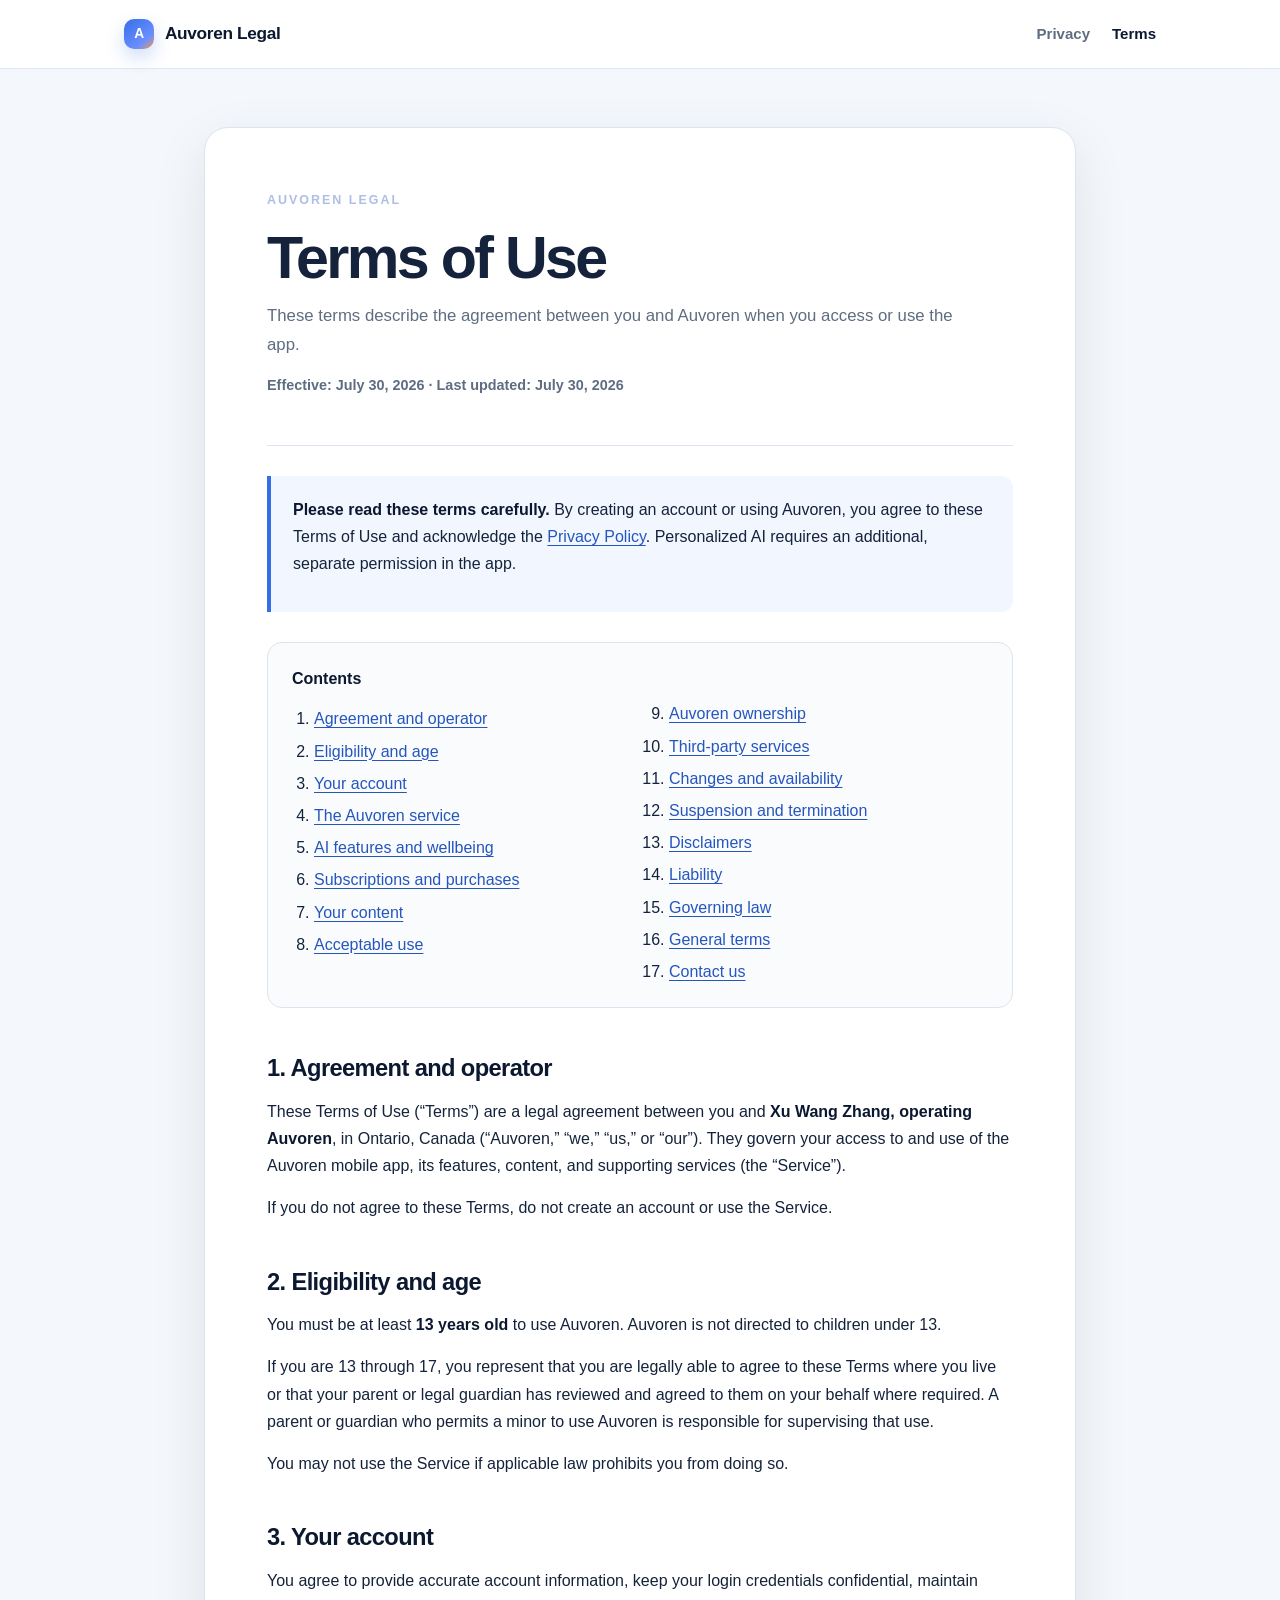
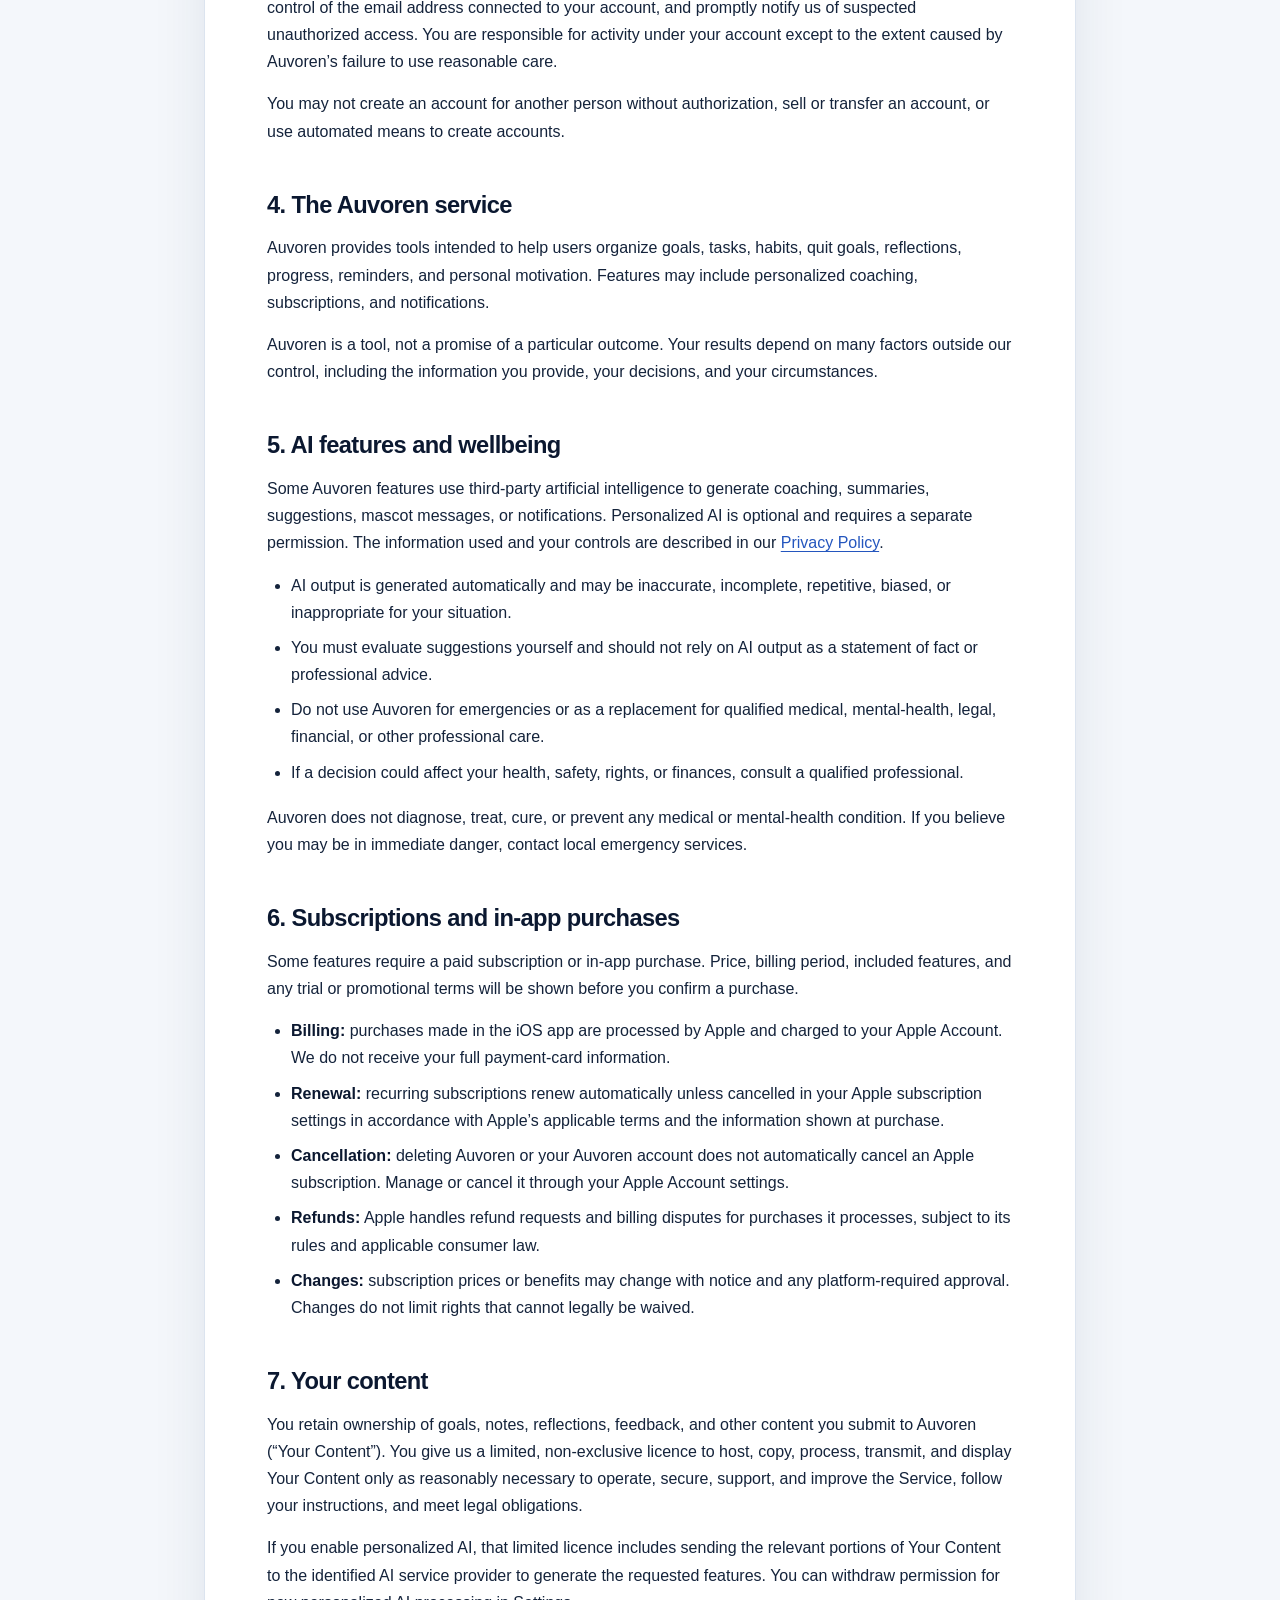
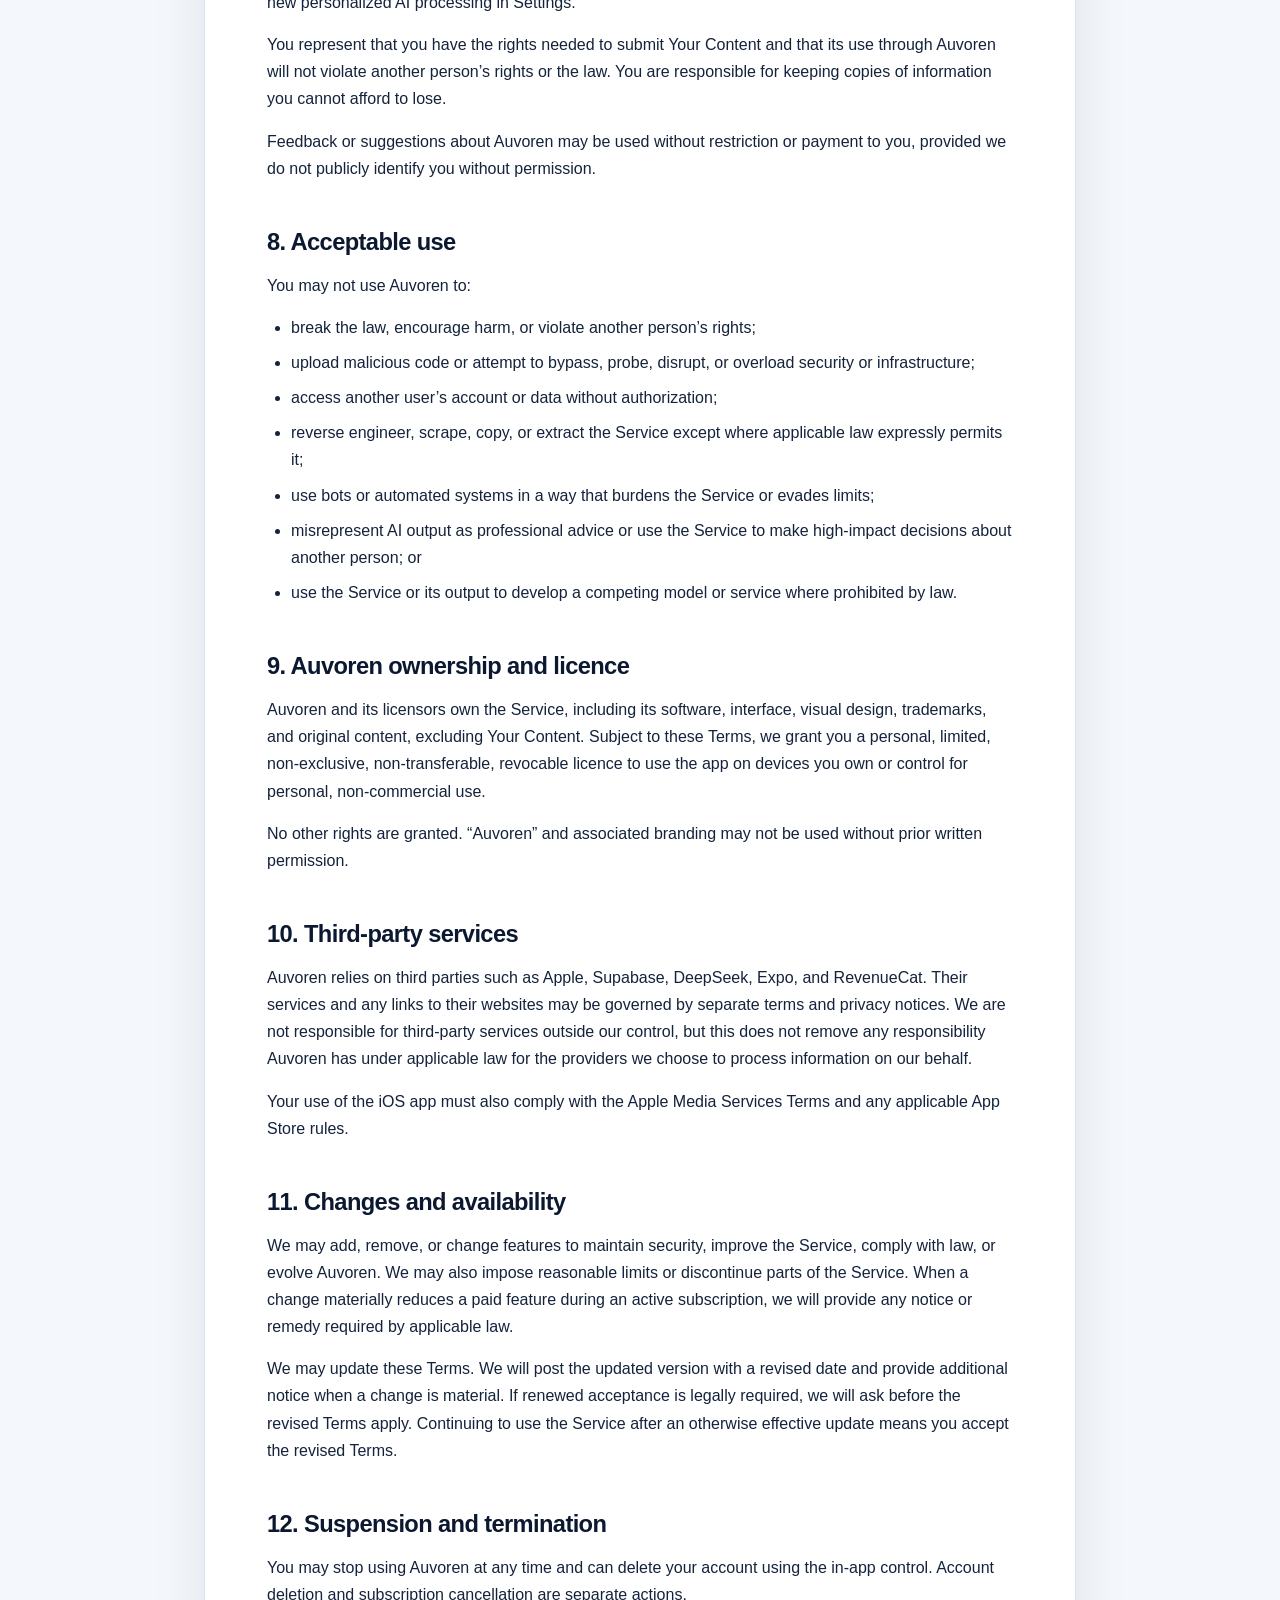
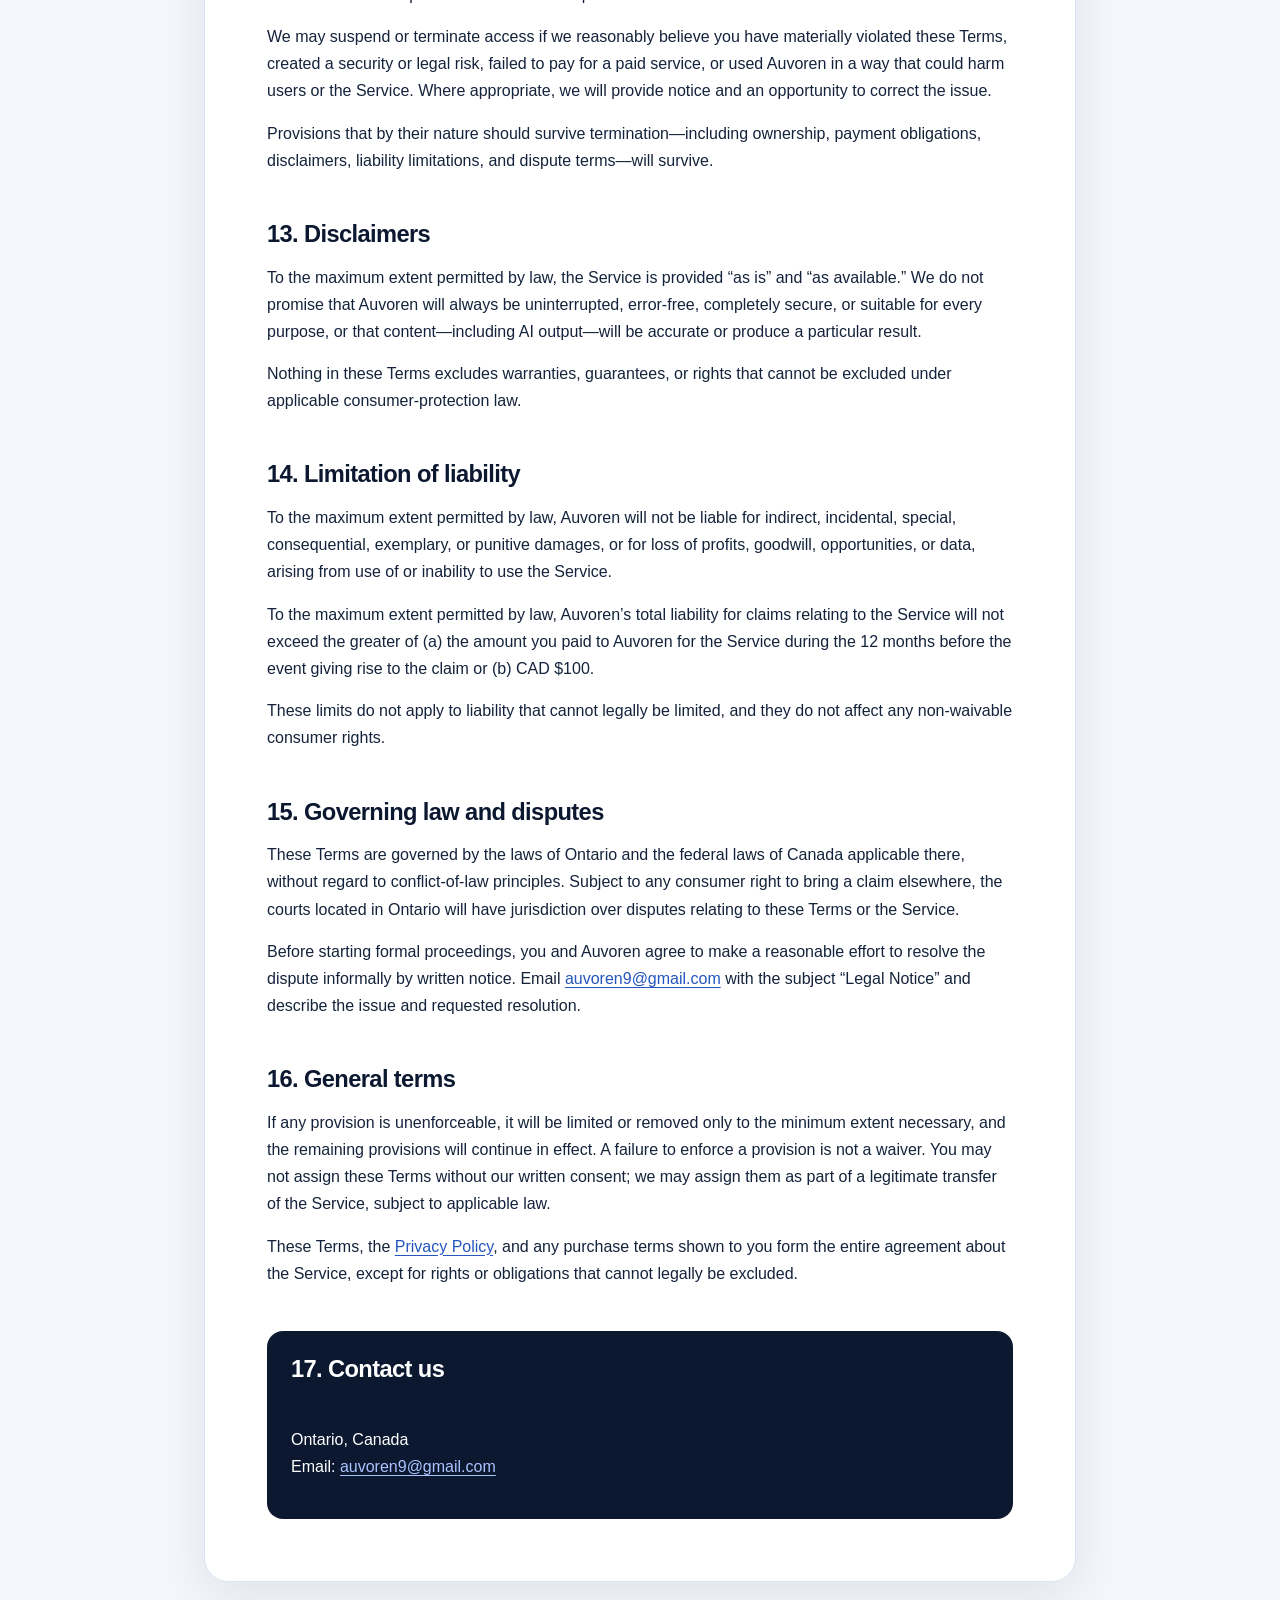
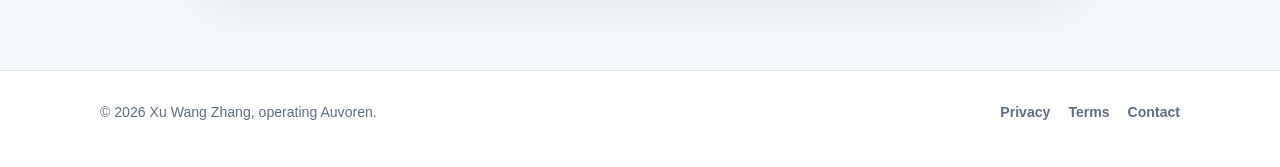
==== terms/index.html @ 8bb1f7db "Publish Auvoren Terms of Use" ====
<!doctype html>
<html lang="en-CA">
<head>
  <meta charset="utf-8">
  <meta name="viewport" content="width=device-width, initial-scale=1">
  <meta name="description" content="Terms of Use for the Auvoren productivity and personalized coaching app.">
  <meta name="theme-color" content="#0b1830">
  <title>Terms of Use — Auvoren</title>
  <link rel="stylesheet" href="../styles.css">
</head>
<body>
  <a class="skip-link" href="#main">Skip to content</a>
  <header class="site-header">
    <nav class="nav" aria-label="Main navigation">
      <a class="brand" href="../" aria-label="Auvoren Legal home">
        <span class="brand-mark" aria-hidden="true">A</span>
        <span>Auvoren Legal</span>
      </a>
      <div class="nav-links">
        <a href="../privacy/">Privacy</a>
        <a href="./" aria-current="page">Terms</a>
      </div>
    </nav>
  </header>

  <main id="main" class="document-shell">
    <article class="document">
      <header class="document-header">
        <p class="eyebrow">Auvoren legal</p>
        <h1>Terms of Use</h1>
        <p class="summary">These terms describe the agreement between you and Auvoren when you access or use the app.</p>
        <p class="effective">Effective: July 30, 2026 · Last updated: July 30, 2026</p>
      </header>

      <div class="notice">
        <p><strong>Please read these terms carefully.</strong> By creating an account or using Auvoren, you agree to these Terms of Use and acknowledge the <a href="../privacy/">Privacy Policy</a>. Personalized AI requires an additional, separate permission in the app.</p>
      </div>

      <nav class="toc" aria-label="Terms of Use contents">
        <strong>Contents</strong>
        <ol>
          <li><a href="#agreement">Agreement and operator</a></li>
          <li><a href="#eligibility">Eligibility and age</a></li>
          <li><a href="#account">Your account</a></li>
          <li><a href="#service">The Auvoren service</a></li>
          <li><a href="#ai">AI features and wellbeing</a></li>
          <li><a href="#subscriptions">Subscriptions and purchases</a></li>
          <li><a href="#content">Your content</a></li>
          <li><a href="#acceptable-use">Acceptable use</a></li>
          <li><a href="#ownership">Auvoren ownership</a></li>
          <li><a href="#third-parties">Third-party services</a></li>
          <li><a href="#changes">Changes and availability</a></li>
          <li><a href="#termination">Suspension and termination</a></li>
          <li><a href="#disclaimers">Disclaimers</a></li>
          <li><a href="#liability">Liability</a></li>
          <li><a href="#law">Governing law</a></li>
          <li><a href="#general">General terms</a></li>
          <li><a href="#contact">Contact us</a></li>
        </ol>
      </nav>

      <section id="agreement">
        <h2>1. Agreement and operator</h2>
        <p>These Terms of Use (“Terms”) are a legal agreement between you and <strong>Xu Wang Zhang, operating Auvoren</strong>, in Ontario, Canada (“Auvoren,” “we,” “us,” or “our”). They govern your access to and use of the Auvoren mobile app, its features, content, and supporting services (the “Service”).</p>
        <p>If you do not agree to these Terms, do not create an account or use the Service.</p>
      </section>

      <section id="eligibility">
        <h2>2. Eligibility and age</h2>
        <p>You must be at least <strong>13 years old</strong> to use Auvoren. Auvoren is not directed to children under 13.</p>
        <p>If you are 13 through 17, you represent that you are legally able to agree to these Terms where you live or that your parent or legal guardian has reviewed and agreed to them on your behalf where required. A parent or guardian who permits a minor to use Auvoren is responsible for supervising that use.</p>
        <p>You may not use the Service if applicable law prohibits you from doing so.</p>
      </section>

      <section id="account">
        <h2>3. Your account</h2>
        <p>You agree to provide accurate account information, keep your login credentials confidential, maintain control of the email address connected to your account, and promptly notify us of suspected unauthorized access. You are responsible for activity under your account except to the extent caused by Auvoren’s failure to use reasonable care.</p>
        <p>You may not create an account for another person without authorization, sell or transfer an account, or use automated means to create accounts.</p>
      </section>

      <section id="service">
        <h2>4. The Auvoren service</h2>
        <p>Auvoren provides tools intended to help users organize goals, tasks, habits, quit goals, reflections, progress, reminders, and personal motivation. Features may include personalized coaching, subscriptions, and notifications.</p>
        <p>Auvoren is a tool, not a promise of a particular outcome. Your results depend on many factors outside our control, including the information you provide, your decisions, and your circumstances.</p>
      </section>

      <section id="ai">
        <h2>5. AI features and wellbeing</h2>
        <p>Some Auvoren features use third-party artificial intelligence to generate coaching, summaries, suggestions, mascot messages, or notifications. Personalized AI is optional and requires a separate permission. The information used and your controls are described in our <a href="../privacy/#ai">Privacy Policy</a>.</p>
        <ul>
          <li>AI output is generated automatically and may be inaccurate, incomplete, repetitive, biased, or inappropriate for your situation.</li>
          <li>You must evaluate suggestions yourself and should not rely on AI output as a statement of fact or professional advice.</li>
          <li>Do not use Auvoren for emergencies or as a replacement for qualified medical, mental-health, legal, financial, or other professional care.</li>
          <li>If a decision could affect your health, safety, rights, or finances, consult a qualified professional.</li>
        </ul>
        <p>Auvoren does not diagnose, treat, cure, or prevent any medical or mental-health condition. If you believe you may be in immediate danger, contact local emergency services.</p>
      </section>

      <section id="subscriptions">
        <h2>6. Subscriptions and in-app purchases</h2>
        <p>Some features require a paid subscription or in-app purchase. Price, billing period, included features, and any trial or promotional terms will be shown before you confirm a purchase.</p>
        <ul>
          <li><strong>Billing:</strong> purchases made in the iOS app are processed by Apple and charged to your Apple Account. We do not receive your full payment-card information.</li>
          <li><strong>Renewal:</strong> recurring subscriptions renew automatically unless cancelled in your Apple subscription settings in accordance with Apple’s applicable terms and the information shown at purchase.</li>
          <li><strong>Cancellation:</strong> deleting Auvoren or your Auvoren account does not automatically cancel an Apple subscription. Manage or cancel it through your Apple Account settings.</li>
          <li><strong>Refunds:</strong> Apple handles refund requests and billing disputes for purchases it processes, subject to its rules and applicable consumer law.</li>
          <li><strong>Changes:</strong> subscription prices or benefits may change with notice and any platform-required approval. Changes do not limit rights that cannot legally be waived.</li>
        </ul>
      </section>

      <section id="content">
        <h2>7. Your content</h2>
        <p>You retain ownership of goals, notes, reflections, feedback, and other content you submit to Auvoren (“Your Content”). You give us a limited, non-exclusive licence to host, copy, process, transmit, and display Your Content only as reasonably necessary to operate, secure, support, and improve the Service, follow your instructions, and meet legal obligations.</p>
        <p>If you enable personalized AI, that limited licence includes sending the relevant portions of Your Content to the identified AI service provider to generate the requested features. You can withdraw permission for new personalized AI processing in Settings.</p>
        <p>You represent that you have the rights needed to submit Your Content and that its use through Auvoren will not violate another person’s rights or the law. You are responsible for keeping copies of information you cannot afford to lose.</p>
        <p>Feedback or suggestions about Auvoren may be used without restriction or payment to you, provided we do not publicly identify you without permission.</p>
      </section>

      <section id="acceptable-use">
        <h2>8. Acceptable use</h2>
        <p>You may not use Auvoren to:</p>
        <ul>
          <li>break the law, encourage harm, or violate another person’s rights;</li>
          <li>upload malicious code or attempt to bypass, probe, disrupt, or overload security or infrastructure;</li>
          <li>access another user’s account or data without authorization;</li>
          <li>reverse engineer, scrape, copy, or extract the Service except where applicable law expressly permits it;</li>
          <li>use bots or automated systems in a way that burdens the Service or evades limits;</li>
          <li>misrepresent AI output as professional advice or use the Service to make high-impact decisions about another person; or</li>
          <li>use the Service or its output to develop a competing model or service where prohibited by law.</li>
        </ul>
      </section>

      <section id="ownership">
        <h2>9. Auvoren ownership and licence</h2>
        <p>Auvoren and its licensors own the Service, including its software, interface, visual design, trademarks, and original content, excluding Your Content. Subject to these Terms, we grant you a personal, limited, non-exclusive, non-transferable, revocable licence to use the app on devices you own or control for personal, non-commercial use.</p>
        <p>No other rights are granted. “Auvoren” and associated branding may not be used without prior written permission.</p>
      </section>

      <section id="third-parties">
        <h2>10. Third-party services</h2>
        <p>Auvoren relies on third parties such as Apple, Supabase, DeepSeek, Expo, and RevenueCat. Their services and any links to their websites may be governed by separate terms and privacy notices. We are not responsible for third-party services outside our control, but this does not remove any responsibility Auvoren has under applicable law for the providers we choose to process information on our behalf.</p>
        <p>Your use of the iOS app must also comply with the Apple Media Services Terms and any applicable App Store rules.</p>
      </section>

      <section id="changes">
        <h2>11. Changes and availability</h2>
        <p>We may add, remove, or change features to maintain security, improve the Service, comply with law, or evolve Auvoren. We may also impose reasonable limits or discontinue parts of the Service. When a change materially reduces a paid feature during an active subscription, we will provide any notice or remedy required by applicable law.</p>
        <p>We may update these Terms. We will post the updated version with a revised date and provide additional notice when a change is material. If renewed acceptance is legally required, we will ask before the revised Terms apply. Continuing to use the Service after an otherwise effective update means you accept the revised Terms.</p>
      </section>

      <section id="termination">
        <h2>12. Suspension and termination</h2>
        <p>You may stop using Auvoren at any time and can delete your account using the in-app control. Account deletion and subscription cancellation are separate actions.</p>
        <p>We may suspend or terminate access if we reasonably believe you have materially violated these Terms, created a security or legal risk, failed to pay for a paid service, or used Auvoren in a way that could harm users or the Service. Where appropriate, we will provide notice and an opportunity to correct the issue.</p>
        <p>Provisions that by their nature should survive termination—including ownership, payment obligations, disclaimers, liability limitations, and dispute terms—will survive.</p>
      </section>

      <section id="disclaimers">
        <h2>13. Disclaimers</h2>
        <p>To the maximum extent permitted by law, the Service is provided “as is” and “as available.” We do not promise that Auvoren will always be uninterrupted, error-free, completely secure, or suitable for every purpose, or that content—including AI output—will be accurate or produce a particular result.</p>
        <p>Nothing in these Terms excludes warranties, guarantees, or rights that cannot be excluded under applicable consumer-protection law.</p>
      </section>

      <section id="liability">
        <h2>14. Limitation of liability</h2>
        <p>To the maximum extent permitted by law, Auvoren will not be liable for indirect, incidental, special, consequential, exemplary, or punitive damages, or for loss of profits, goodwill, opportunities, or data, arising from use of or inability to use the Service.</p>
        <p>To the maximum extent permitted by law, Auvoren’s total liability for claims relating to the Service will not exceed the greater of (a) the amount you paid to Auvoren for the Service during the 12 months before the event giving rise to the claim or (b) CAD $100.</p>
        <p>These limits do not apply to liability that cannot legally be limited, and they do not affect any non-waivable consumer rights.</p>
      </section>

      <section id="law">
        <h2>15. Governing law and disputes</h2>
        <p>These Terms are governed by the laws of Ontario and the federal laws of Canada applicable there, without regard to conflict-of-law principles. Subject to any consumer right to bring a claim elsewhere, the courts located in Ontario will have jurisdiction over disputes relating to these Terms or the Service.</p>
        <p>Before starting formal proceedings, you and Auvoren agree to make a reasonable effort to resolve the dispute informally by written notice. Email <a href="mailto:auvoren9@gmail.com">auvoren9@gmail.com</a> with the subject “Legal Notice” and describe the issue and requested resolution.</p>
      </section>

      <section id="general">
        <h2>16. General terms</h2>
        <p>If any provision is unenforceable, it will be limited or removed only to the minimum extent necessary, and the remaining provisions will continue in effect. A failure to enforce a provision is not a waiver. You may not assign these Terms without our written consent; we may assign them as part of a legitimate transfer of the Service, subject to applicable law.</p>
        <p>These Terms, the <a href="../privacy/">Privacy Policy</a>, and any purchase terms shown to you form the entire agreement about the Service, except for rights or obligations that cannot legally be excluded.</p>
      </section>

      <section id="contact" class="contact-box">
        <h2>17. Contact us</h2>
        <p><strong>Xu Wang Zhang, operating Auvoren</strong><br>Ontario, Canada<br>Email: <a href="mailto:auvoren9@gmail.com">auvoren9@gmail.com</a></p>
      </section>
    </article>
  </main>

  <footer class="site-footer">
    <div class="footer-inner">
      <span>© 2026 Xu Wang Zhang, operating Auvoren.</span>
      <div class="footer-links">
        <a href="../privacy/">Privacy</a>
        <a href="./">Terms</a>
        <a href="mailto:auvoren9@gmail.com">Contact</a>
      </div>
    </div>
  </footer>
</body>
</html>
---- styles.css ----
:root {
  color-scheme: light;
  --ink: #14233b;
  --muted: #5e6d82;
  --line: #dce4ef;
  --paper: #ffffff;
  --wash: #f4f7fb;
  --navy: #0b1830;
  --blue: #356ee6;
  --blue-dark: #2456be;
  --orange: #f59a4a;
  --radius: 20px;
  --shadow: 0 18px 55px rgba(19, 39, 75, 0.09);
  font-family: Inter, ui-sans-serif, -apple-system, BlinkMacSystemFont, "Segoe UI", sans-serif;
  font-synthesis: none;
}

* { box-sizing: border-box; }

html { scroll-behavior: smooth; }

body {
  margin: 0;
  background: var(--wash);
  color: var(--ink);
  line-height: 1.7;
  -webkit-font-smoothing: antialiased;
}

a { color: var(--blue-dark); text-underline-offset: 3px; }
a:hover { color: var(--blue); }
a:focus-visible, .button:focus-visible {
  outline: 3px solid rgba(53, 110, 230, 0.35);
  outline-offset: 4px;
  border-radius: 5px;
}

.skip-link {
  position: absolute;
  top: -100px;
  left: 16px;
  z-index: 10;
  padding: 10px 14px;
  color: white;
  background: var(--navy);
  border-radius: 10px;
}
.skip-link:focus { top: 12px; }

.site-header {
  position: sticky;
  top: 0;
  z-index: 5;
  border-bottom: 1px solid rgba(220, 228, 239, 0.85);
  background: rgba(255, 255, 255, 0.92);
  backdrop-filter: blur(14px);
}

.nav {
  max-width: 1080px;
  min-height: 68px;
  margin: 0 auto;
  padding: 0 24px;
  display: flex;
  align-items: center;
  justify-content: space-between;
  gap: 24px;
}

.brand {
  display: inline-flex;
  align-items: center;
  gap: 11px;
  color: var(--navy);
  font-size: 1.08rem;
  font-weight: 800;
  letter-spacing: -0.02em;
  text-decoration: none;
}

.brand-mark {
  width: 30px;
  height: 30px;
  display: grid;
  place-items: center;
  border-radius: 10px;
  color: white;
  background: linear-gradient(140deg, var(--blue), #6d8fff 72%, var(--orange));
  box-shadow: 0 8px 18px rgba(53, 110, 230, 0.24);
  font-size: 0.86rem;
}

.nav-links { display: flex; gap: 22px; }
.nav-links a { color: var(--muted); font-size: 0.94rem; font-weight: 650; text-decoration: none; }
.nav-links a[aria-current="page"], .nav-links a:hover { color: var(--navy); }

.hero {
  overflow: hidden;
  position: relative;
  padding: 92px 24px 70px;
  background:
    radial-gradient(circle at 15% 15%, rgba(72, 123, 232, 0.19), transparent 32%),
    radial-gradient(circle at 88% 75%, rgba(245, 154, 74, 0.13), transparent 30%),
    var(--navy);
  color: white;
}

.hero-inner { max-width: 920px; margin: 0 auto; text-align: center; }
.eyebrow {
  margin: 0 0 14px;
  color: #aebfe4;
  font-size: 0.78rem;
  font-weight: 800;
  letter-spacing: 0.16em;
  text-transform: uppercase;
}

.hero h1 {
  max-width: 800px;
  margin: 0 auto 20px;
  font-size: clamp(2.4rem, 7vw, 4.8rem);
  line-height: 1.04;
  letter-spacing: -0.055em;
}

.hero p {
  max-width: 680px;
  margin: 0 auto;
  color: #c9d4e9;
  font-size: clamp(1rem, 2.2vw, 1.2rem);
}

.hero-actions {
  margin-top: 34px;
  display: flex;
  justify-content: center;
  flex-wrap: wrap;
  gap: 12px;
}

.button {
  display: inline-flex;
  align-items: center;
  justify-content: center;
  min-height: 48px;
  padding: 0 20px;
  border: 1px solid transparent;
  border-radius: 14px;
  font-weight: 750;
  text-decoration: none;
}
.button-primary { color: white; background: var(--blue); }
.button-primary:hover { color: white; background: #477cf0; }
.button-secondary { color: white; border-color: #465673; background: rgba(255,255,255,0.06); }
.button-secondary:hover { color: white; background: rgba(255,255,255,0.1); }

.home-main { max-width: 980px; margin: 0 auto; padding: 58px 24px 82px; }
.card-grid { display: grid; grid-template-columns: repeat(2, minmax(0, 1fr)); gap: 20px; }
.card {
  min-height: 238px;
  padding: 30px;
  border: 1px solid var(--line);
  border-radius: var(--radius);
  background: var(--paper);
  box-shadow: var(--shadow);
}
.card-icon {
  width: 42px;
  height: 42px;
  display: grid;
  place-items: center;
  margin-bottom: 22px;
  border-radius: 13px;
  color: var(--blue-dark);
  background: #edf3ff;
  font-weight: 850;
}
.card h2 { margin: 0 0 9px; font-size: 1.28rem; letter-spacing: -0.025em; }
.card p { margin: 0 0 19px; color: var(--muted); }
.card a { font-weight: 750; }

.trust-note {
  margin-top: 20px;
  padding: 22px 26px;
  border: 1px solid #e4d7ca;
  border-radius: 16px;
  background: #fffaf5;
  color: #5c4634;
}
.trust-note strong { color: #3c2a1c; }

.document-shell {
  max-width: 920px;
  margin: 0 auto;
  padding: 58px 24px 88px;
}
.document {
  padding: clamp(28px, 6vw, 62px);
  border: 1px solid var(--line);
  border-radius: 24px;
  background: var(--paper);
  box-shadow: var(--shadow);
}
.document-header { padding-bottom: 32px; border-bottom: 1px solid var(--line); }
.document h1 { margin: 0 0 12px; font-size: clamp(2.15rem, 6vw, 3.7rem); line-height: 1.08; letter-spacing: -0.045em; }
.document .summary { max-width: 700px; margin: 0 0 14px; color: var(--muted); font-size: 1.05rem; }
.effective { margin: 0; color: var(--muted); font-size: 0.9rem; font-weight: 650; }

.notice {
  margin: 30px 0;
  padding: 20px 22px;
  border-left: 4px solid var(--blue);
  border-radius: 0 12px 12px 0;
  background: #f2f6ff;
}
.notice p { margin: 0; }

.document h2 {
  margin: 46px 0 14px;
  color: var(--navy);
  font-size: 1.48rem;
  line-height: 1.25;
  letter-spacing: -0.026em;
}
.document h3 { margin: 28px 0 8px; color: var(--navy); font-size: 1.08rem; }
.document p { margin: 0 0 15px; }
.document ul { margin: 8px 0 18px; padding-left: 24px; }
.document li { margin: 8px 0; }
.document strong { color: var(--navy); }
.document table { width: 100%; margin: 18px 0 26px; border-collapse: collapse; font-size: 0.95rem; }
.document th, .document td { padding: 14px; border: 1px solid var(--line); vertical-align: top; text-align: left; }
.document th { color: var(--navy); background: #f6f8fc; }

.toc {
  margin: 30px 0;
  padding: 22px 24px;
  border: 1px solid var(--line);
  border-radius: 15px;
  background: #fafbfd;
}
.toc strong { display: block; margin-bottom: 8px; }
.toc ol { margin: 0; padding-left: 22px; columns: 2; column-gap: 36px; }
.toc li { break-inside: avoid; margin: 5px 0; }

.contact-box {
  margin-top: 44px;
  padding: 24px;
  border-radius: 16px;
  color: white;
  background: var(--navy);
}
.contact-box h2 { margin-top: 0; color: white; }
.contact-box a { color: #abc3ff; }

.site-footer { padding: 30px 24px 42px; border-top: 1px solid var(--line); background: white; }
.footer-inner {
  max-width: 1080px;
  margin: 0 auto;
  display: flex;
  align-items: center;
  justify-content: space-between;
  gap: 24px;
  color: var(--muted);
  font-size: 0.88rem;
}
.footer-links { display: flex; gap: 18px; }
.footer-links a { color: var(--muted); font-weight: 650; text-decoration: none; }

@media (max-width: 700px) {
  .nav { min-height: 62px; padding: 0 18px; }
  .nav-links { gap: 14px; }
  .nav-links a { font-size: 0.84rem; }
  .hero { padding: 70px 20px 56px; }
  .card-grid { grid-template-columns: 1fr; }
  .document-shell { padding: 28px 14px 60px; }
  .document { border-radius: 18px; }
  .toc ol { columns: 1; }
  .document table { display: block; overflow-x: auto; }
  .footer-inner { align-items: flex-start; flex-direction: column; }
}

@media (prefers-reduced-motion: reduce) {
  html { scroll-behavior: auto; }
}
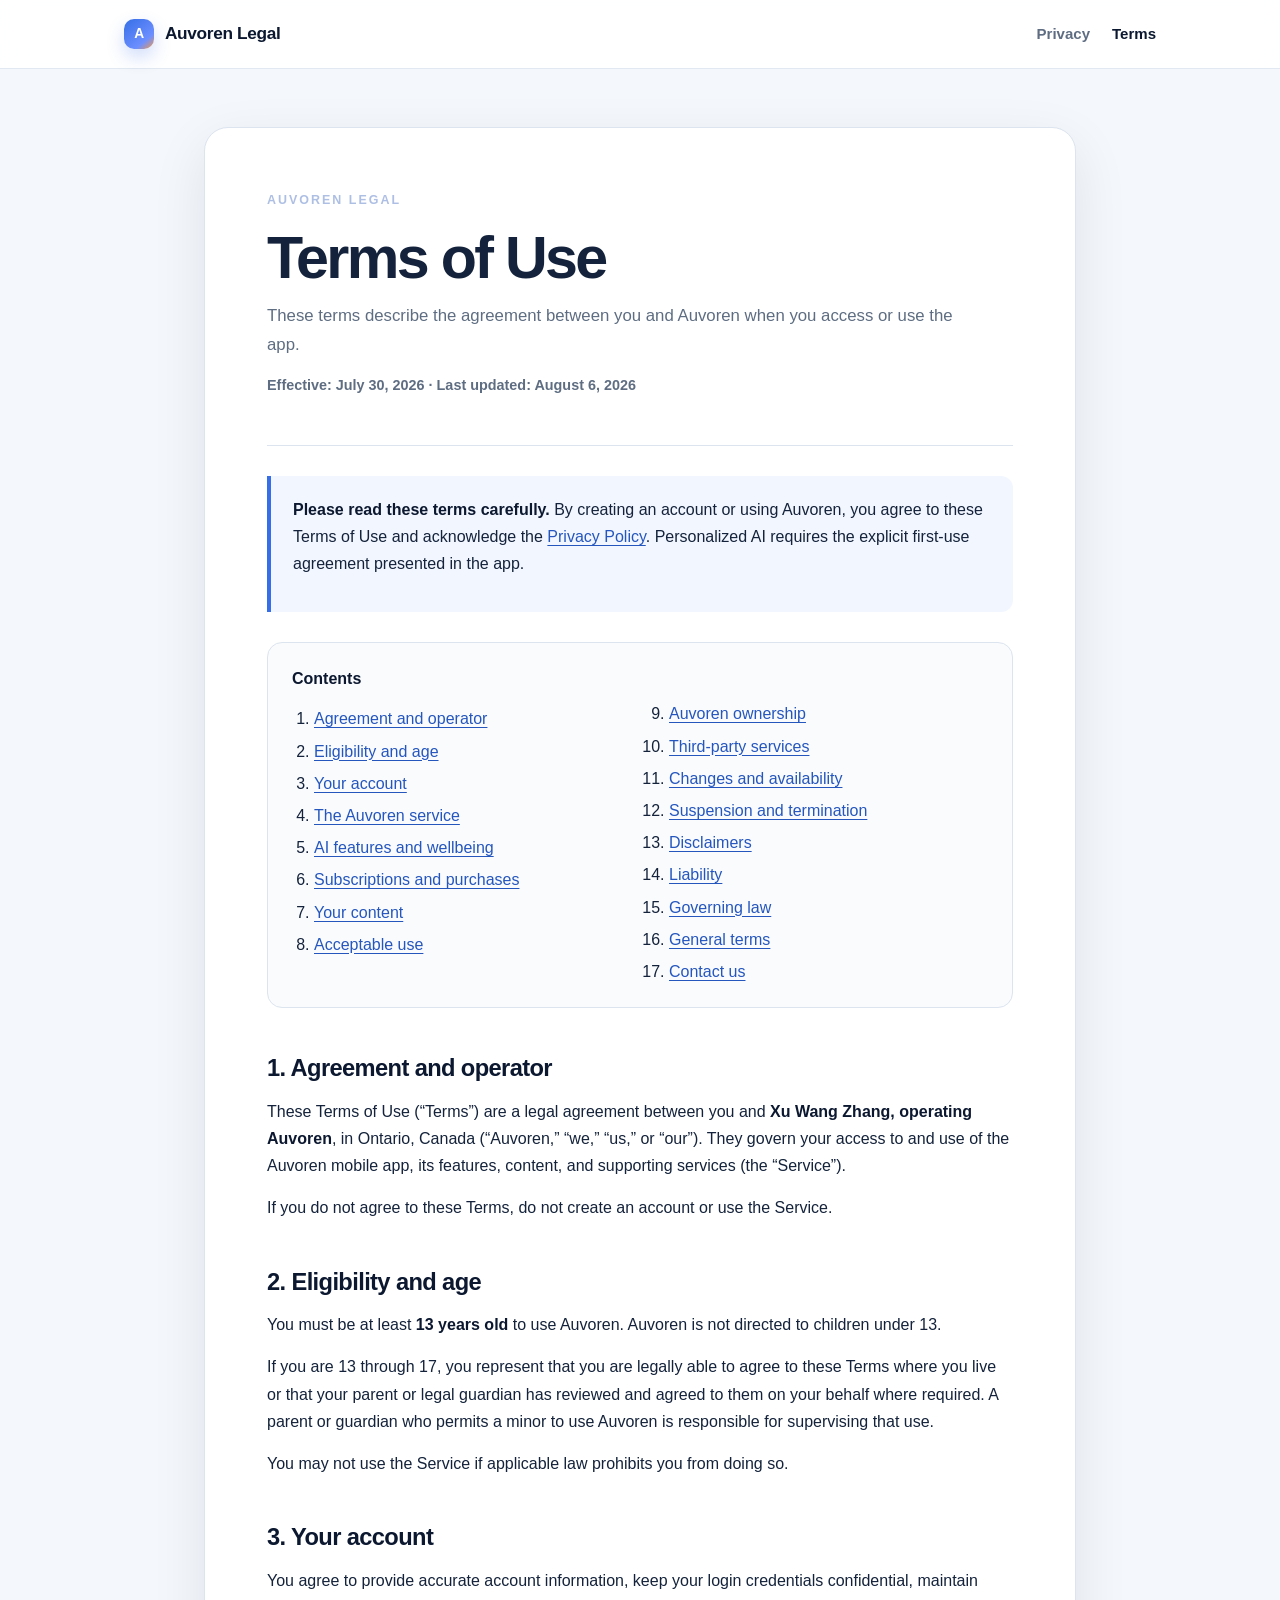
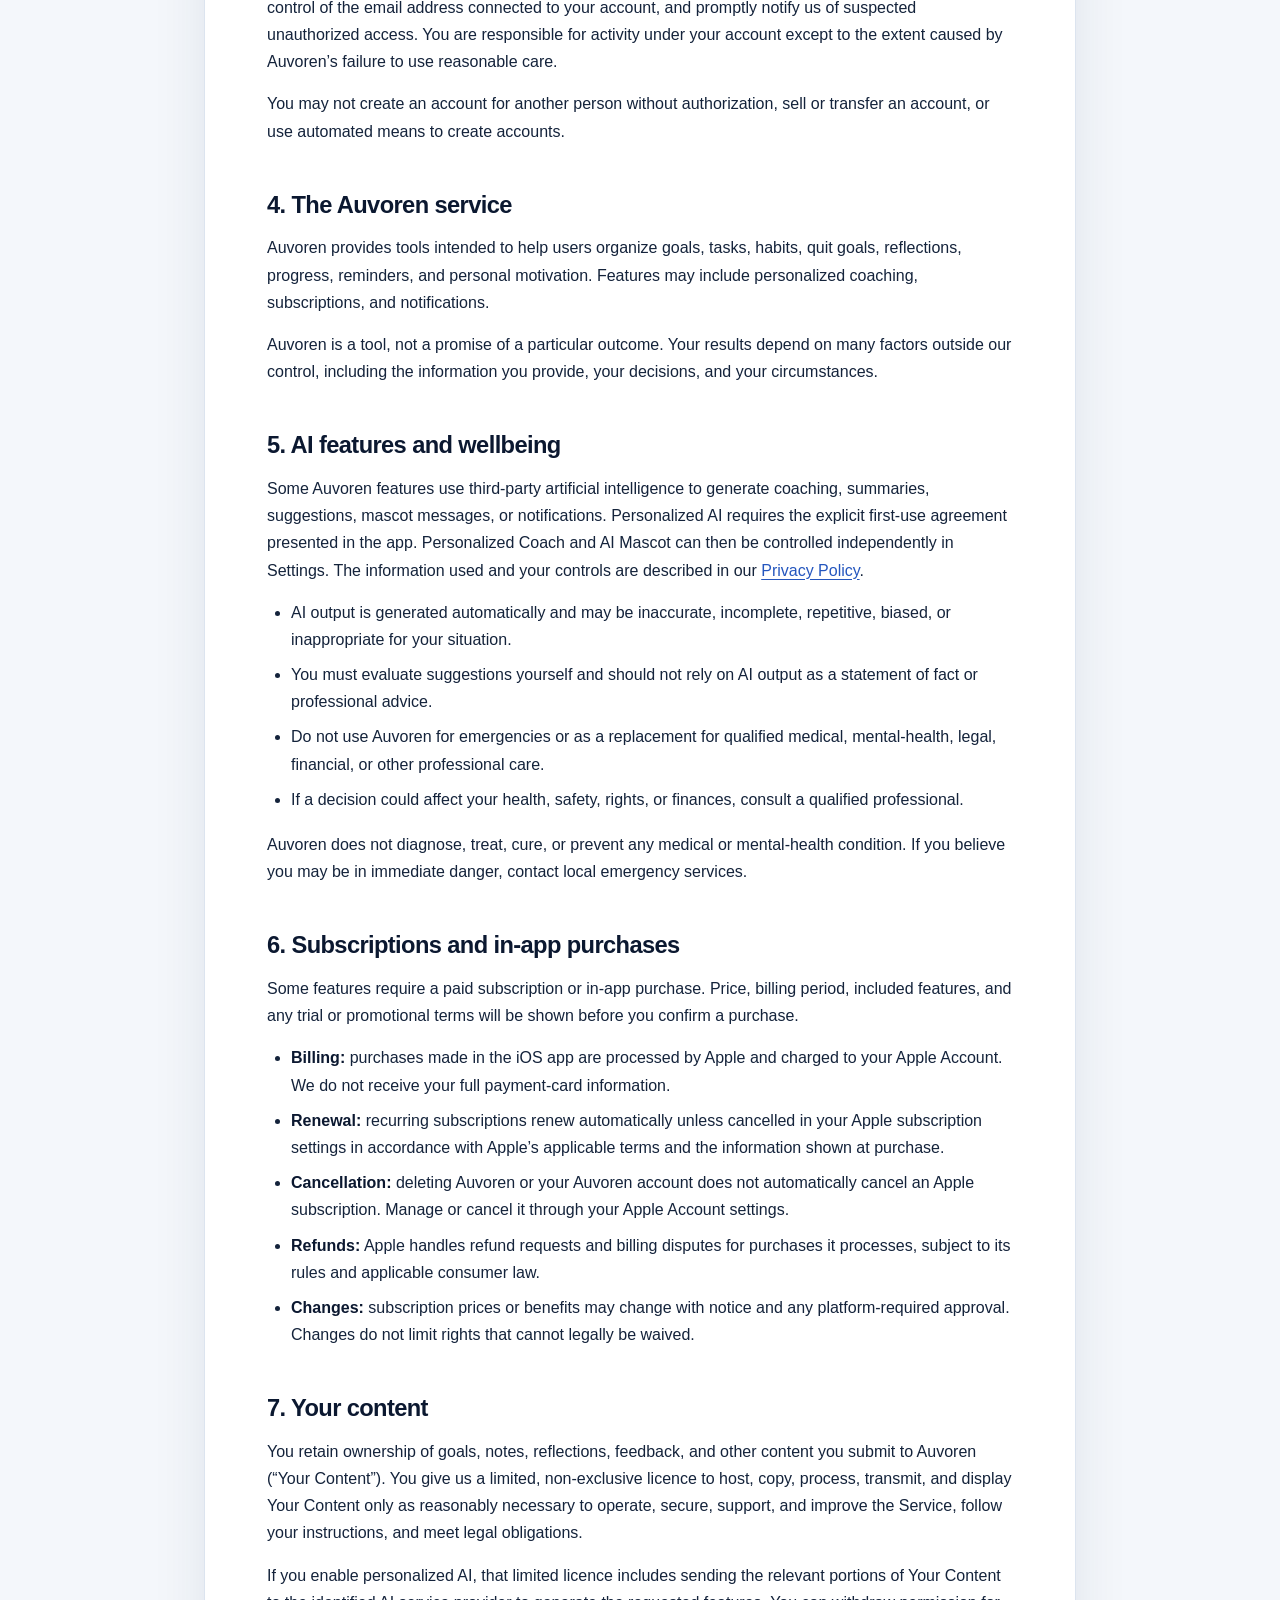
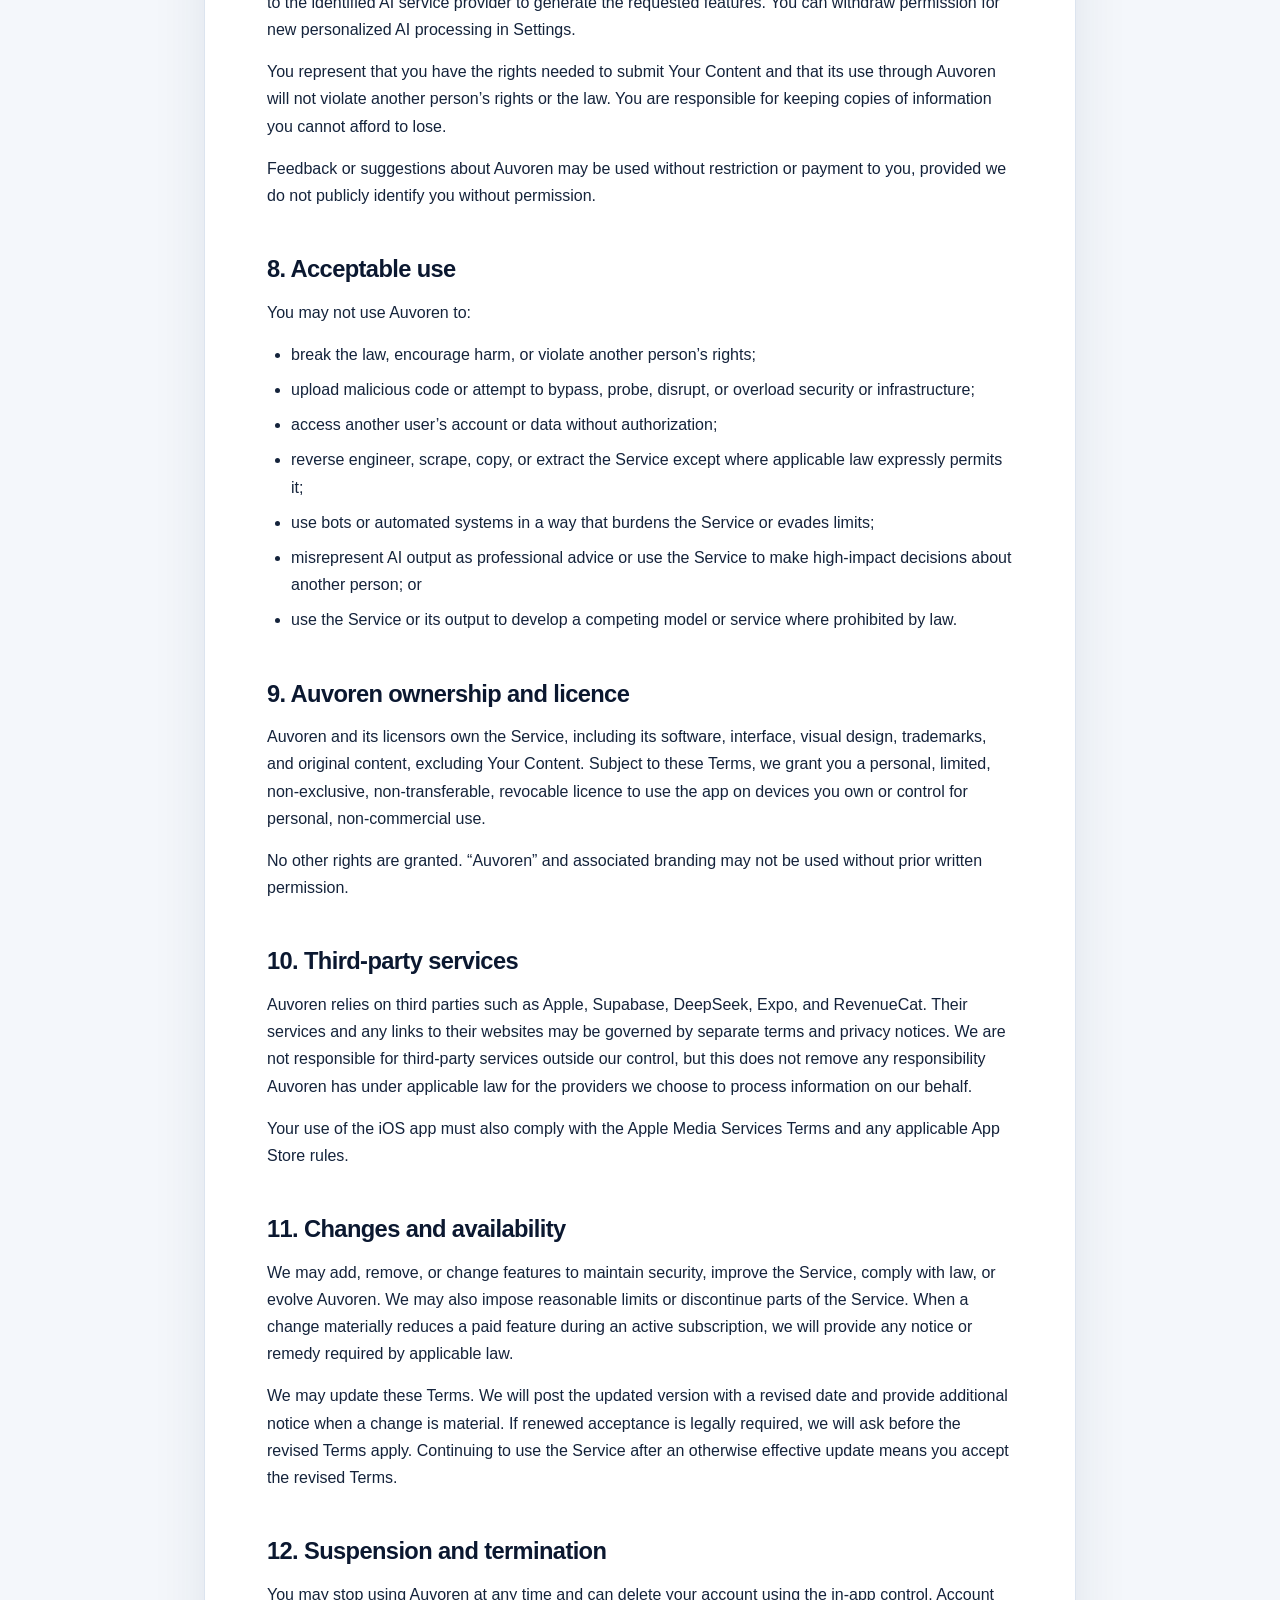
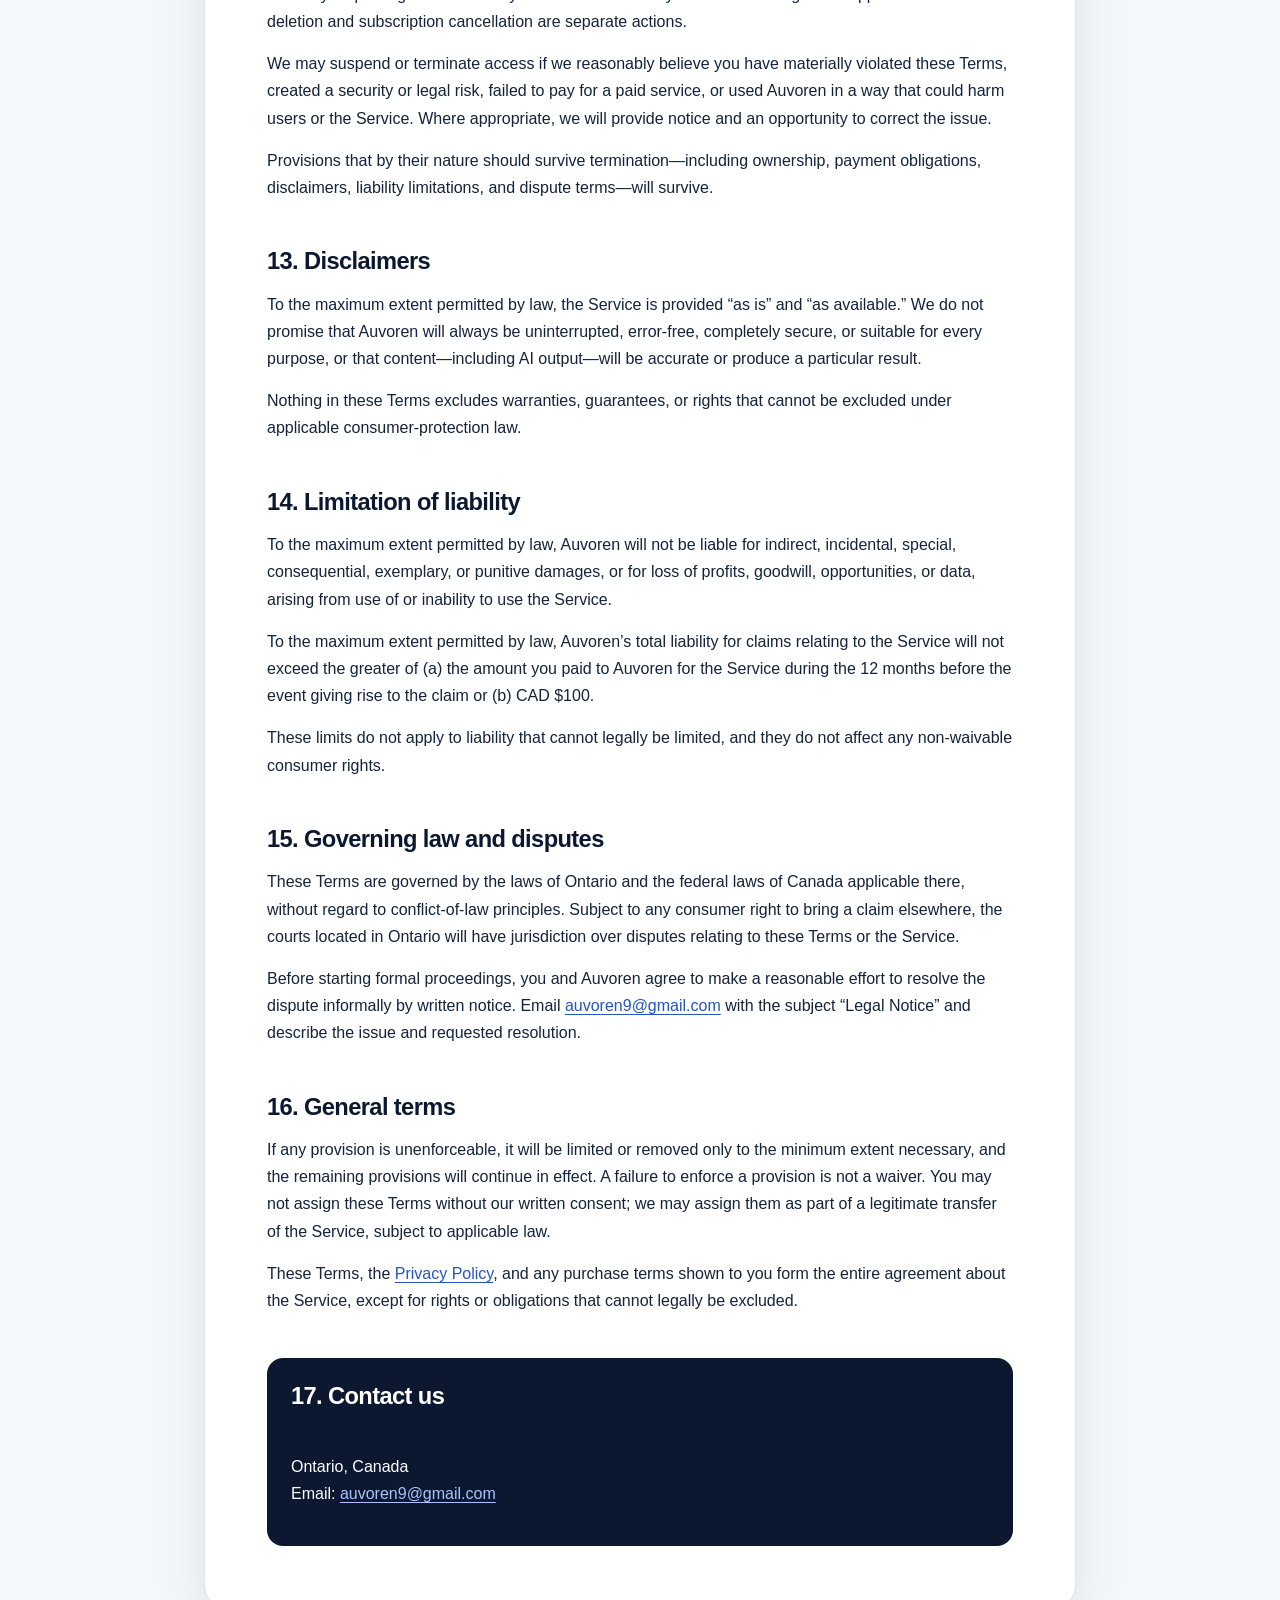
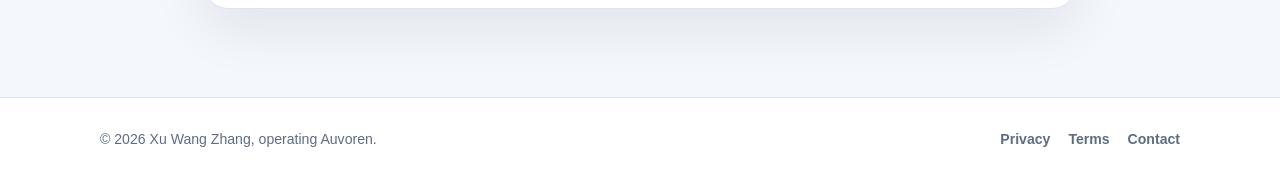
==== commit 64bf8b9e: "Align AI mascot privacy disclosure" ====
--- a/terms/index.html
+++ b/terms/index.html
@@ -29,11 +29,11 @@
         <p class="eyebrow">Auvoren legal</p>
         <h1>Terms of Use</h1>
         <p class="summary">These terms describe the agreement between you and Auvoren when you access or use the app.</p>
-        <p class="effective">Effective: July 30, 2026 · Last updated: July 30, 2026</p>
+        <p class="effective">Effective: July 30, 2026 · Last updated: August 6, 2026</p>
       </header>
 
       <div class="notice">
-        <p><strong>Please read these terms carefully.</strong> By creating an account or using Auvoren, you agree to these Terms of Use and acknowledge the <a href="../privacy/">Privacy Policy</a>. Personalized AI requires an additional, separate permission in the app.</p>
+        <p><strong>Please read these terms carefully.</strong> By creating an account or using Auvoren, you agree to these Terms of Use and acknowledge the <a href="../privacy/">Privacy Policy</a>. Personalized AI requires the explicit first-use agreement presented in the app.</p>
       </div>
 
       <nav class="toc" aria-label="Terms of Use contents">
@@ -86,7 +86,7 @@
 
       <section id="ai">
         <h2>5. AI features and wellbeing</h2>
-        <p>Some Auvoren features use third-party artificial intelligence to generate coaching, summaries, suggestions, mascot messages, or notifications. Personalized AI is optional and requires a separate permission. The information used and your controls are described in our <a href="../privacy/#ai">Privacy Policy</a>.</p>
+        <p>Some Auvoren features use third-party artificial intelligence to generate coaching, summaries, suggestions, mascot messages, or notifications. Personalized AI requires the explicit first-use agreement presented in the app. Personalized Coach and AI Mascot can then be controlled independently in Settings. The information used and your controls are described in our <a href="../privacy/#ai">Privacy Policy</a>.</p>
         <ul>
           <li>AI output is generated automatically and may be inaccurate, incomplete, repetitive, biased, or inappropriate for your situation.</li>
           <li>You must evaluate suggestions yourself and should not rely on AI output as a statement of fact or professional advice.</li>
